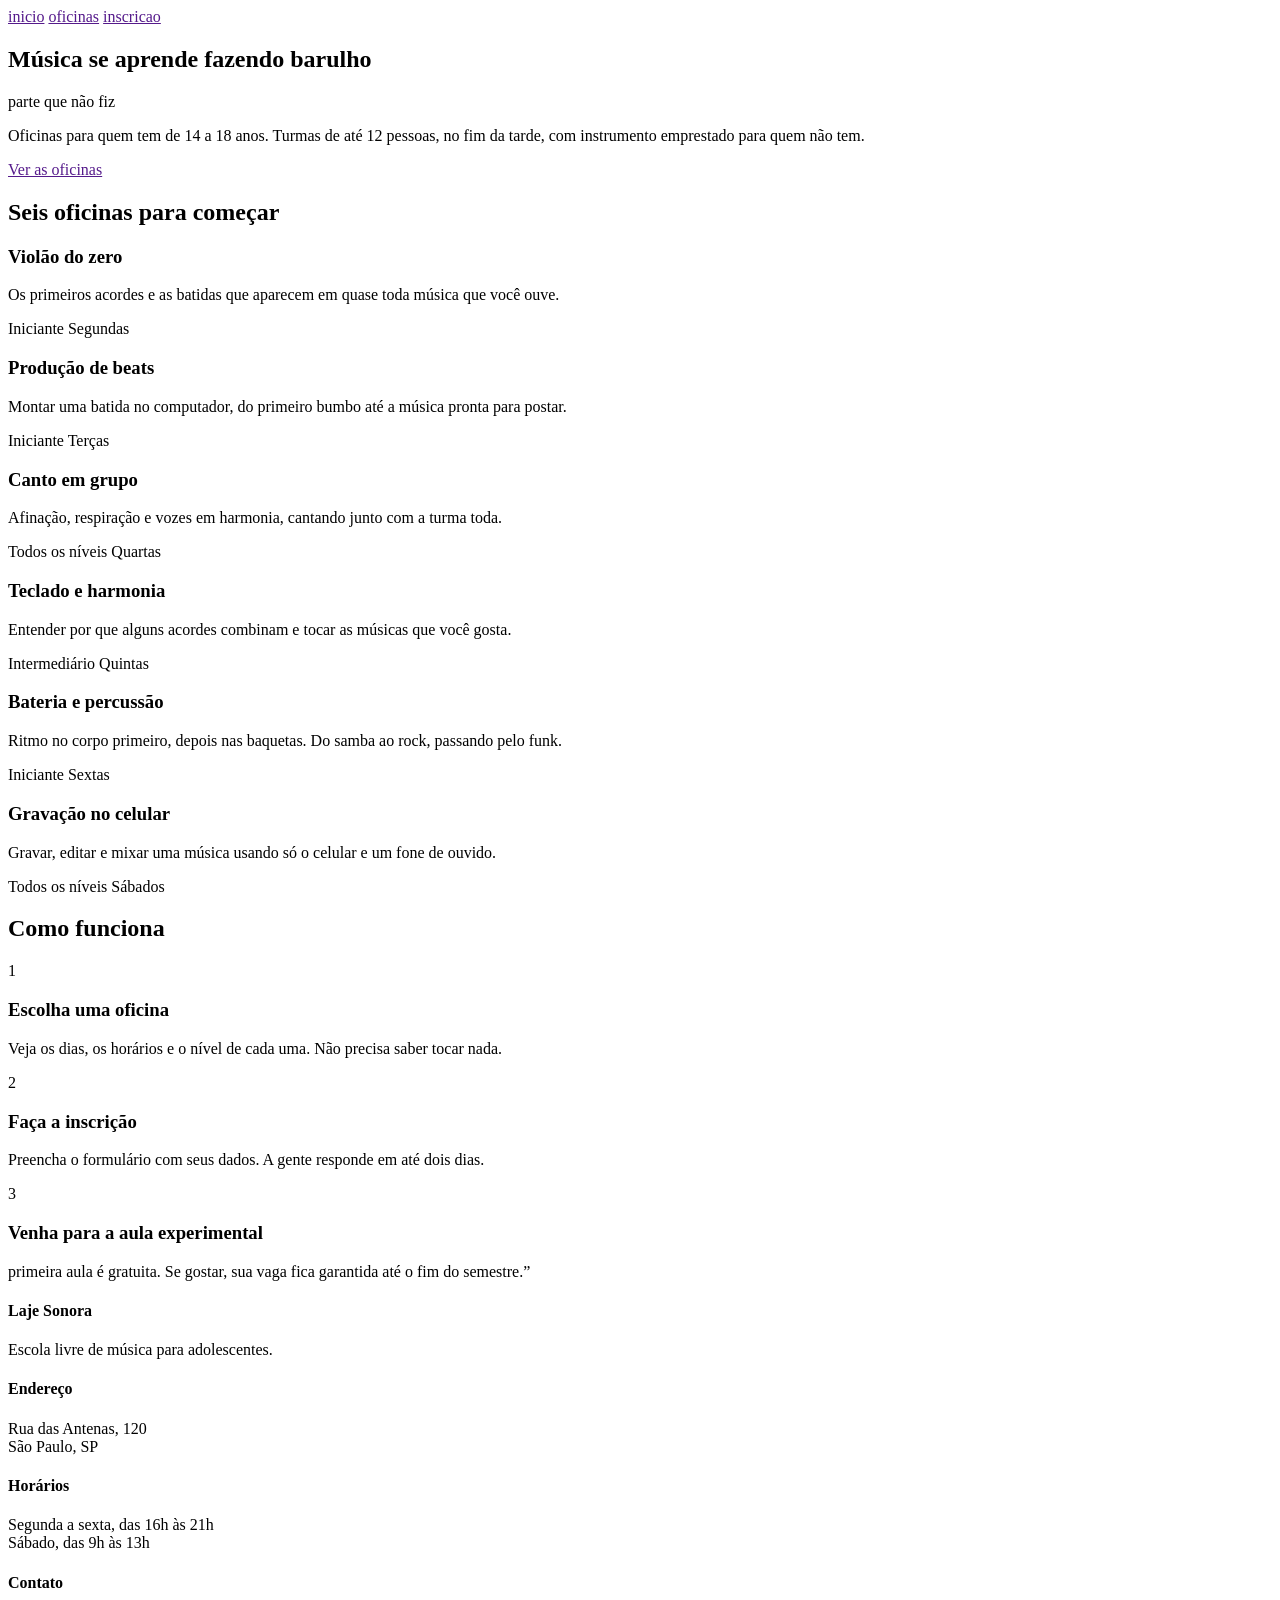
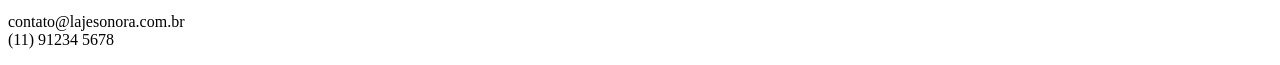
==== index.html @ d9206dfe "Initial commit" ====
<!DOCTYPE html>
<html lang="pt-br">
<head>
    <meta charset="UTF-8">
    <meta name="viewport" content="width=device-width, initial-scale=1.0">
    <title>Laje Sonora</title>

    <link rel="preconnect" href="https://fonts.googleapis.com">
    <link rel="preconnect" href="https://fonts.gstatic.com" crossorigin>
    <link href="https://fonts.googleapis.com/css2?family=Big+Shoulders:opsz,wght@10..72,100..900&display=swap" rel="stylesheet">

    <link rel="preconnect" href="https://fonts.googleapis.com">
    <link rel="preconnect" href="https://fonts.gstatic.com" crossorigin>
    <link href="https://fonts.googleapis.com/css2?family=Archivo:ital,wght@0,100..900;1,100..900&family=Big+Shoulders:opsz,wght@10..72,100..900&display=swap" rel="stylesheet">

    <link rel="stylesheet" href="./index.css">
</head>
<body>
    <header class="conteudo topo'"> 
        <a href="./index.css" class="atual"></a>

        <nav class="manu">
            <a href=""></a>
            <a href="" class="atual"> inicio</a>
            <a href="">oficinas</a>
            <a href="">inscricao</a>
        </nav>
    </header>

   <main>
        <section class="conteudo cartazes">
            <div class="cartaz cartaz-principal"> 
                <h1>Música se aprende fazendo barulho</h1>
            </div>

            parte que não fiz

            <div class="cartaz cartaz-lateral">
                <p>Oficinas para quem tem de 14 a 18 anos. Turmas de até 12 pessoas, no fim da tarde, com instrumento emprestado para quem não tem.</p>
                <a href="" class="botao">Ver as oficinas</a>
            </div>
        </section>
        
        <section class="conteudo secao">
            <h2 class="titulo-secao">Seis oficinas para começar</h2>

            <div class="cards">
                <article class="card">
                    <div class="foto foto-azul">

                    </div>
                    <div class="card-texto">
                        <h3>Violão do zero</h3>
                        <p>Os primeiros acordes e as batidas que aparecem em quase toda música que você ouve.</p>

                        <div class="card-info">
                            <span>Iniciante</span>
                            <span>Segundas</span>
                        </div>
                    </div>
                </article>

                <article class="card">
                    <div class="foto foto-amarela">

                    </div>
                    <div class="card-texto">
                        <h3>
                            Produção de beats
                        </h3>
                        <p>Montar uma batida no computador, do primeiro bumbo até a música pronta para postar.</p>

                        <div class="card-info">
                            <span>Iniciante</span>
                            <span>Terças</span>
                        </div>
                    </div>
                </article>
                
                <article class="card">
                    <div class="foto foto-tinta">

                    </div>
                    <div class="card-texto">
                        <h3>
                            Canto em grupo
                        </h3>
                        <p>Afinação, respiração e vozes em harmonia, cantando junto com a turma toda.</p>

                        <div class="card-info">
                            <span>Todos os níveis</span>
                            <span>Quartas</span>
                        </div>
                    </div>
                </article>

                <article class="card">
                    <div class="foto">

                    </div>
                    <div class="card-texto">
                        <h3>
                           Teclado e harmonia
                        </h3>
                        <p>Entender por que alguns acordes combinam e tocar as músicas que você gosta.</p>

                        <div class="card-info">
                            <span>Intermediário</span>
                            <span>Quintas</span>
                        </div>
                    </div>
                </article>

                <article class="card">
                    <div class="foto foto-azul">

                    </div>
                    <div class="card-texto">
                        <h3>
                           Bateria e percussão
                        </h3>
                        <p>Ritmo no corpo primeiro, depois nas baquetas. Do samba ao rock, passando pelo funk.</p>

                        <div class="card-info">
                            <span>Iniciante</span>
                            <span>Sextas</span>
                        </div>
                    </div>
                </article>

                <article class="card">
                    <div class="fofo foto-amarela">

                    </div>
                    <div class="card-texto">
                        <h3>
                            Gravação no celular
                        </h3>
                        <p>Gravar, editar e mixar uma música usando só o celular e um fone de ouvido.</p>

                        <div class="card-info">
                            <span>Todos os níveis</span>
                            <span>Sábados</span>
                        </div>
                    </div>
                </article>
            </div>
        </section>

        <section class="conteudo secao">
            <h2 class="titulo-secao">Como funciona</h2>

            <div class="passos">
                 <div class="passo">
                    <p class="passo-numero">1</p>
                    <h3>Escolha uma oficina</h3>
                    <p>Veja os dias, os horários e o nível de cada uma. Não precisa saber tocar nada.</p>
                 </div>

                 <div class="passo">
                    <p class="passo-numero">2</p>
                    <h3>Faça a inscrição</h3>
                    <p>Preencha o formulário com seus dados. A gente responde em até dois dias.</p>
                 </div>
                 
                 <div class="passo">
                    <p class="passo-numero">3</p>
                    <h3>Venha para a aula experimental</h3>
                    <p> primeira aula é gratuita. Se gostar, sua vaga fica garantida até o fim do semestre.”</p>
                 </div>
            </div>

        <footer class="rodape">
            <div class="conteudo e rodape-colunas">
                <div class="rodape-coluna">
                    <h4>Laje Sonora</h4>
                    <p>Escola livre de música para adolescentes.</p>
                </div>
                <div class="rodape-coluna">
                    <h4>Endereço</h4>
                    <p>Rua das Antenas, 120 <br>São Paulo, SP</p>
                </div>
                <div class="rodape-coluna">
                    <h4>Horários</h4>
                    <p>Segunda a sexta, das 16h às 21h <br>Sábado, das 9h às 13h</p>
                </div>
                <div class="rodape-coluna">
                    <h4>Contato</h4>
                    <p>contato@lajesonora.com.br <br>(11) 91234 5678</p>
                </div>
            </div>
        </footer>

        </section>
    </main>
</body>
</html>
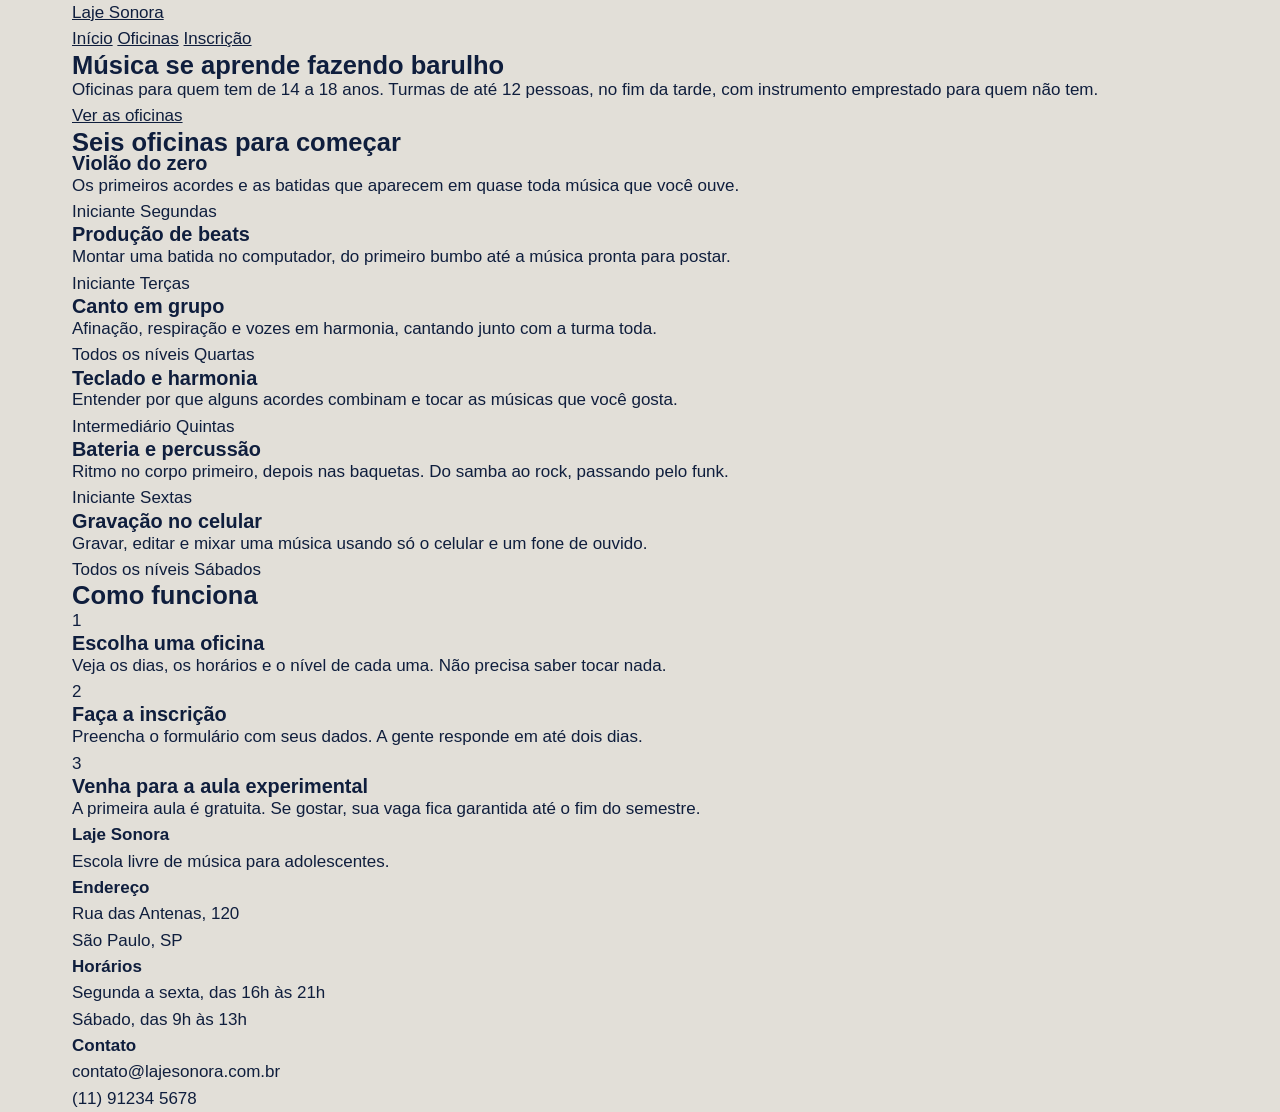
==== commit 50f0d638: "Ajuste no HTML e CSS." ====
--- a/index.html
+++ b/index.html
@@ -1,197 +1,187 @@
 <!DOCTYPE html>
-<html lang="pt-br">
+<html lang="pt-BR">
 <head>
     <meta charset="UTF-8">
     <meta name="viewport" content="width=device-width, initial-scale=1.0">
-    <title>Laje Sonora</title>
-
-    <link rel="preconnect" href="https://fonts.googleapis.com">
-    <link rel="preconnect" href="https://fonts.gstatic.com" crossorigin>
-    <link href="https://fonts.googleapis.com/css2?family=Big+Shoulders:opsz,wght@10..72,100..900&display=swap" rel="stylesheet">
-
+    <title>Laje Sonora | Início</title>
     <link rel="preconnect" href="https://fonts.googleapis.com">
     <link rel="preconnect" href="https://fonts.gstatic.com" crossorigin>
     <link href="https://fonts.googleapis.com/css2?family=Archivo:ital,wght@0,100..900;1,100..900&family=Big+Shoulders:opsz,wght@10..72,100..900&display=swap" rel="stylesheet">
+    <link rel="stylesheet" href="index.css">
+</head>
 
-    <link rel="stylesheet" href="./index.css">
-</head>
 <body>
-    <header class="conteudo topo'"> 
-        <a href="./index.css" class="atual"></a>
+<header class="conteudo topo">
+    <a class="logo" href="index.html">Laje Sonora</a>
 
-        <nav class="manu">
-            <a href=""></a>
-            <a href="" class="atual"> inicio</a>
-            <a href="">oficinas</a>
-            <a href="">inscricao</a>
-        </nav>
-    </header>
+    <nav class="menu">
+        <a class="atual" href="index.html">Início</a>
+        <a href="oficinas.html">Oficinas</a>
+        <a href="inscricao.html">Inscrição</a>
+    </nav>
+</header>
 
-   <main>
-        <section class="conteudo cartazes">
-            <div class="cartaz cartaz-principal"> 
-                <h1>Música se aprende fazendo barulho</h1>
+<main>
+    <section class="conteudo cartazes">
+        <div class="cartaz cartaz-principal">
+            <h1>
+                Música se aprende fazendo barulho
+            </h1>
+        </div>
+        <div class="cartaz cartaz-lateral">
+            <p>Oficinas para quem tem de 14 a 18 anos. Turmas de até 12 pessoas, no fim da tarde, com instrumento emprestado para quem não tem.</p>
+            <a href="oficinas.html" class="botao">Ver as oficinas</a>
+        </div>
+    </section>
+
+    <section class="conteudo secao">
+        <h2 class="titulo-secao">
+            Seis oficinas para começar
+        </h2>
+        <div class="cards">
+            <article class="card">
+                <div class="foto foto-azul"></div>
+                <div class="card-texto">
+                    <h3>
+                        Violão do zero
+                    </h3>
+                    <p>Os primeiros acordes e as batidas que aparecem em quase toda música que você ouve.</p>
+                    <div class="card-info">
+                        <span>Iniciante</span>
+                        <span>Segundas</span>
+                    </div>
+                </div>
+            </article>
+
+            <article class="card">
+                <div class="foto foto-amarela"></div>
+                <div class="card-texto">
+                    <h3>
+                        Produção de beats
+                    </h3>
+                    <p>Montar uma batida no computador, do primeiro bumbo até a música pronta para postar.</p>
+                    <div class="card-info">
+                        <span>Iniciante</span>
+                        <span>Terças</span>
+                    </div>
+                </div>
+            </article>
+
+            <article class="card">
+                <div class="foto foto-tinta"></div>
+                <div class="card-texto">
+                    <h3>
+                        Canto em grupo
+                    </h3>
+                    <p>Afinação, respiração e vozes em harmonia, cantando junto com a turma toda.</p>
+                    <div class="card-info">
+                        <span>Todos os níveis</span>
+                        <span>Quartas</span>
+                    </div>
+                </div>
+            </article>
+
+            <article class="card">
+                <div class="foto"></div>
+                <div class="card-texto">
+                    <h3>
+                        Teclado e harmonia
+                    </h3>
+                    <p>Entender por que alguns acordes combinam e tocar as músicas que você gosta.</p>
+                    <div class="card-info">
+                        <span>Intermediário</span>
+                        <span>Quintas</span>
+                    </div>
+                </div>
+            </article>
+
+            <article class="card">
+                <div class="foto foto-azul"></div>
+                <div class="card-texto">
+                    <h3>
+                        Bateria e percussão
+                    </h3>
+                    <p>Ritmo no corpo primeiro, depois nas baquetas. Do samba ao rock, passando pelo funk.</p>
+                    <div class="card-info">
+                        <span>Iniciante</span>
+                        <span>Sextas</span>
+                    </div>
+                </div>
+            </article>
+
+            <article class="card">
+                <div class="foto foto-amarela"></div>
+                <div class="card-texto">
+                    <h3>
+                        Gravação no celular
+                    </h3>
+                    <p>Gravar, editar e mixar uma música usando só o celular e um fone de ouvido.</p>
+                    <div class="card-info">
+                        <span>Todos os níveis</span>
+                        <span>Sábados</span>
+                    </div>
+                </div>
+            </article>
+        </div>
+    </section>
+
+    <section class="conteudo secao">
+        <h2 class="titulo-secao">
+            Como funciona
+        </h2>
+        <div class="passos">
+            <div class="passo">
+                <p class="passo-numero">1</p>
+                <h3>
+                    Escolha uma oficina
+                </h3>
+                <p>Veja os dias, os horários e o nível de cada uma. Não precisa saber tocar nada.</p>
             </div>
+            <div class="passo">
+                <p class="passo-numero">2</p>
+                <h3>
+                    Faça a inscrição
+                </h3>
+                <p>Preencha o formulário com seus dados. A gente responde em até dois dias.</p>
+            </div>
+            <div class="passo">
+                <p class="passo-numero">3</p>
+                <h3>
+                    Venha para a aula experimental
+                </h3>
+                <p>A primeira aula é gratuita. Se gostar, sua vaga fica garantida até o fim do semestre.</p>
+            </div>
+        </div>
+    </section>
+</main>
 
-            parte que não fiz
-
-            <div class="cartaz cartaz-lateral">
-                <p>Oficinas para quem tem de 14 a 18 anos. Turmas de até 12 pessoas, no fim da tarde, com instrumento emprestado para quem não tem.</p>
-                <a href="" class="botao">Ver as oficinas</a>
-            </div>
-        </section>
-        
-        <section class="conteudo secao">
-            <h2 class="titulo-secao">Seis oficinas para começar</h2>
-
-            <div class="cards">
-                <article class="card">
-                    <div class="foto foto-azul">
-
-                    </div>
-                    <div class="card-texto">
-                        <h3>Violão do zero</h3>
-                        <p>Os primeiros acordes e as batidas que aparecem em quase toda música que você ouve.</p>
-
-                        <div class="card-info">
-                            <span>Iniciante</span>
-                            <span>Segundas</span>
-                        </div>
-                    </div>
-                </article>
-
-                <article class="card">
-                    <div class="foto foto-amarela">
-
-                    </div>
-                    <div class="card-texto">
-                        <h3>
-                            Produção de beats
-                        </h3>
-                        <p>Montar uma batida no computador, do primeiro bumbo até a música pronta para postar.</p>
-
-                        <div class="card-info">
-                            <span>Iniciante</span>
-                            <span>Terças</span>
-                        </div>
-                    </div>
-                </article>
-                
-                <article class="card">
-                    <div class="foto foto-tinta">
-
-                    </div>
-                    <div class="card-texto">
-                        <h3>
-                            Canto em grupo
-                        </h3>
-                        <p>Afinação, respiração e vozes em harmonia, cantando junto com a turma toda.</p>
-
-                        <div class="card-info">
-                            <span>Todos os níveis</span>
-                            <span>Quartas</span>
-                        </div>
-                    </div>
-                </article>
-
-                <article class="card">
-                    <div class="foto">
-
-                    </div>
-                    <div class="card-texto">
-                        <h3>
-                           Teclado e harmonia
-                        </h3>
-                        <p>Entender por que alguns acordes combinam e tocar as músicas que você gosta.</p>
-
-                        <div class="card-info">
-                            <span>Intermediário</span>
-                            <span>Quintas</span>
-                        </div>
-                    </div>
-                </article>
-
-                <article class="card">
-                    <div class="foto foto-azul">
-
-                    </div>
-                    <div class="card-texto">
-                        <h3>
-                           Bateria e percussão
-                        </h3>
-                        <p>Ritmo no corpo primeiro, depois nas baquetas. Do samba ao rock, passando pelo funk.</p>
-
-                        <div class="card-info">
-                            <span>Iniciante</span>
-                            <span>Sextas</span>
-                        </div>
-                    </div>
-                </article>
-
-                <article class="card">
-                    <div class="fofo foto-amarela">
-
-                    </div>
-                    <div class="card-texto">
-                        <h3>
-                            Gravação no celular
-                        </h3>
-                        <p>Gravar, editar e mixar uma música usando só o celular e um fone de ouvido.</p>
-
-                        <div class="card-info">
-                            <span>Todos os níveis</span>
-                            <span>Sábados</span>
-                        </div>
-                    </div>
-                </article>
-            </div>
-        </section>
-
-        <section class="conteudo secao">
-            <h2 class="titulo-secao">Como funciona</h2>
-
-            <div class="passos">
-                 <div class="passo">
-                    <p class="passo-numero">1</p>
-                    <h3>Escolha uma oficina</h3>
-                    <p>Veja os dias, os horários e o nível de cada uma. Não precisa saber tocar nada.</p>
-                 </div>
-
-                 <div class="passo">
-                    <p class="passo-numero">2</p>
-                    <h3>Faça a inscrição</h3>
-                    <p>Preencha o formulário com seus dados. A gente responde em até dois dias.</p>
-                 </div>
-                 
-                 <div class="passo">
-                    <p class="passo-numero">3</p>
-                    <h3>Venha para a aula experimental</h3>
-                    <p> primeira aula é gratuita. Se gostar, sua vaga fica garantida até o fim do semestre.”</p>
-                 </div>
-            </div>
-
-        <footer class="rodape">
-            <div class="conteudo e rodape-colunas">
-                <div class="rodape-coluna">
-                    <h4>Laje Sonora</h4>
-                    <p>Escola livre de música para adolescentes.</p>
-                </div>
-                <div class="rodape-coluna">
-                    <h4>Endereço</h4>
-                    <p>Rua das Antenas, 120 <br>São Paulo, SP</p>
-                </div>
-                <div class="rodape-coluna">
-                    <h4>Horários</h4>
-                    <p>Segunda a sexta, das 16h às 21h <br>Sábado, das 9h às 13h</p>
-                </div>
-                <div class="rodape-coluna">
-                    <h4>Contato</h4>
-                    <p>contato@lajesonora.com.br <br>(11) 91234 5678</p>
-                </div>
-            </div>
-        </footer>
-
-        </section>
-    </main>
+<footer class="rodape">
+    <div class="conteudo rodape-colunas">
+        <div class="rodape-coluna">
+            <h4>
+                Laje Sonora
+            </h4>
+            <p>Escola livre de música para adolescentes.</p>
+        </div>
+        <div class="rodape-coluna">
+            <h4>
+                Endereço
+            </h4>
+            <p>Rua das Antenas, 120 <br> São Paulo, SP</p>
+        </div>
+        <div class="rodape-coluna">
+            <h4>
+                Horários
+            </h4>
+            <p>Segunda a sexta, das 16h às 21h <br> Sábado, das 9h às 13h</p>
+        </div>
+        <div class="rodape-coluna">
+            <h4>
+                Contato
+            </h4>
+            <p>contato@lajesonora.com.br <br> (11) 91234 5678</p>
+        </div>
+    </div>
+</footer>
 </body>
 </html>
--- a/index.css
+++ b/index.css
@@ -0,0 +1,41 @@
+* {
+    margin: 0;
+    padding: 0;
+    box-sizing: border-box;
+}
+
+:root {
+    --concreto: #E2DFD8;
+    --concreto-escuro: #CBC7BE;
+    --tinta: #0F1E3D;
+    --caixa-dagua: #1F5FBF;
+    --fita: #F3C623;
+    --branco: #FFFFFF;
+
+    --fonte-cartaz: "Big Shoulders", "Arial Narrow", sans-serif;
+    --fonte-texto: "Archivo", Arial, sans-serif;
+}
+
+body {
+    background-color: var(--concreto);
+    color: var(--tinta);
+    font-family: var(--fonte-texto);
+    font-size: 17px;
+    line-height: 1.55;
+}
+
+a {
+    color: inherit;
+}
+
+h1,h2,h3 {
+    font-family: var(--fonte-cartaz);
+    font-weight: 900;
+    line-height: 0.95;
+}
+
+.conteudo {
+    max-width: 1200px;
+    margin-inline: auto;
+    padding-inline: 32px;
+}
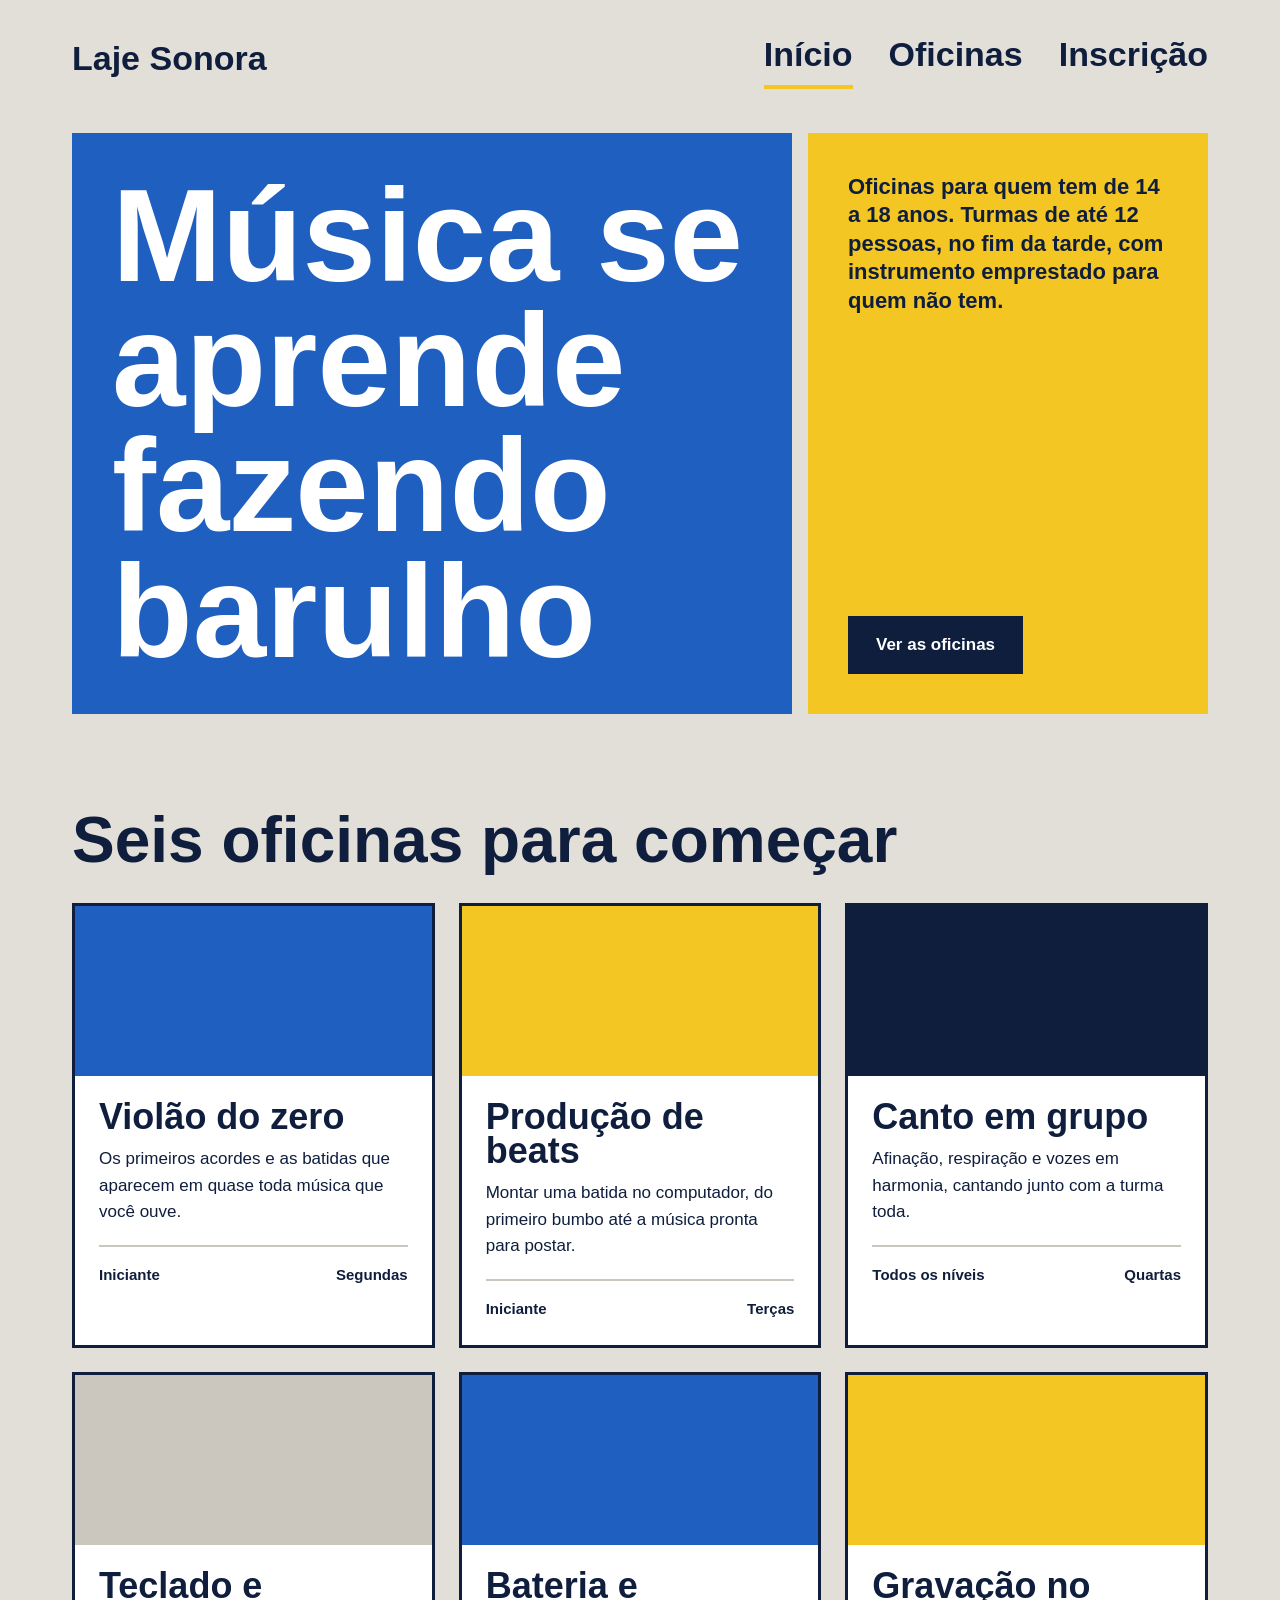
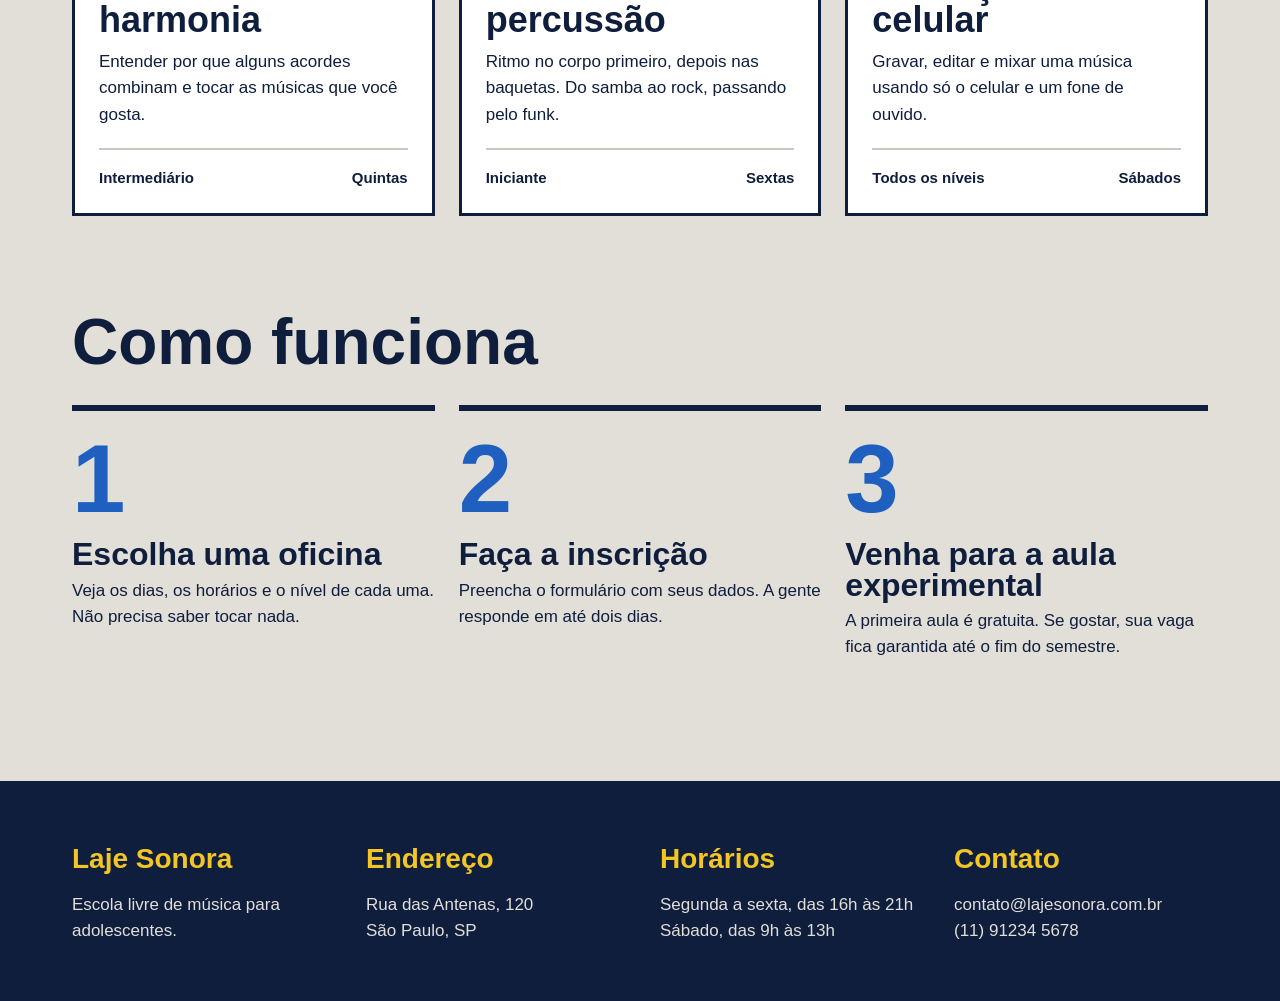
==== commit c6b2b080: "Terminar em casa." ====
--- a/index.html
+++ b/index.html
@@ -15,9 +15,9 @@
     <a class="logo" href="index.html">Laje Sonora</a>
 
     <nav class="menu">
-        <a class="atual" href="index.html">Início</a>
-        <a href="oficinas.html">Oficinas</a>
-        <a href="inscricao.html">Inscrição</a>
+        <a href="./index.html" class="atual">Início</a>
+        <a href="./oficinas.html">Oficinas</a>
+        <a href="./inscricao.html">Inscrição</a>
     </nav>
 </header>
 
--- a/index.css
+++ b/index.css
@@ -39,3 +39,200 @@
     margin-inline: auto;
     padding-inline: 32px;
 }
+
+.topo {
+    padding-block: 28px;
+    display: flex;
+    justify-content: space-between;
+    align-items: center;
+    font-family: var(--fonte-cartaz);
+    font-size: 34px;
+    font-weight: 900;
+}
+
+.logo {
+    font-family: var(--fonte-cartaz);
+    font-size: 34px;
+    font-weight: 900;
+    text-decoration: none;
+}
+
+.menu {
+    display: flex;
+    gap: 36px;
+}
+
+.menu a {
+    font-weight: 600;
+    text-decoration: none;
+    padding-bottom: 4px;
+    border-bottom: 4px solid transparent;
+}
+
+.menu a:hover {
+    border-bottom-color: var(--tinta) ;
+}
+
+.menu a.atual {
+    border-bottom-color: var(--fita) ;
+}
+
+.cartazes {
+    margin-top: 16px;
+    display: flex;
+    gap: 16px;
+}
+
+.cartaz {
+    padding: 40px;
+}
+
+.cartaz-principal {
+    background: var(--caixa-dagua);
+    color: var(--branco);
+    flex: 2;
+}
+
+h1 {
+    font-size: 132px;
+    max-width: 9ch;
+}
+
+.cartaz-lateral {
+    background: var(--fita);
+    flex: 1;
+    display: flex;
+    flex-direction: column;
+    justify-content: space-between;
+    gap: 32px;
+    align-items: flex-start;
+
+    p{
+        font-size: 22px;
+        font-weight: 600;
+        line-height: 1.3;
+    }
+}
+
+.botao {
+    display: inline-block;
+    background: var(--tinta);
+    color: var(--branco);
+    font-weight: 700;
+    text-decoration: none;
+    padding: 16px 28px;
+    border: none;
+    font-family: var(--fonte-texto);
+    font-size: 17px;
+    cursor: pointer;
+}
+
+.botao:hover {
+    background: var(--caixa-dagua);
+}
+
+.secao {
+    margin-top: 96px;
+}
+
+.titulo-secao {
+    font-size: 64px;
+    margin-bottom: 32px;
+}
+
+.cards {
+    display: flex;
+    flex-wrap: wrap;
+    gap: 24px
+}
+.card {
+    background: var(--branco);
+    border: 3px solid var(--tinta);
+    flex: 1 1 340px;
+}
+
+.card .foto {
+    height: 170px;
+}
+
+.foto {
+    background: var(--concreto-escuro);
+}
+
+.foto-azul {
+    background: var(--caixa-dagua);
+}
+
+.foto-amarela {
+    background: var(--fita);
+}
+
+.foto-tinta {
+    background: var(--tinta);
+}
+
+.card-texto {
+    padding: 24px;
+}
+
+.card h3 {
+    font-size: 36px;
+    margin-bottom: 12px;
+}
+
+.card-info {
+    margin-top: 20px;
+    padding-top: 16px;
+    border-top: 2px solid var(--concreto-escuro);
+    font-weight: 600;
+    font-size: 15px;
+    display: flex;
+    justify-content: space-between;
+}
+
+.passos {
+    display: flex;
+    gap: 24px;
+}
+
+.passo {
+    border-top: 6px solid var(--tinta);
+    padding-top: 20px;
+    flex: 1;
+}
+
+.passo-numero {
+    font-family: var(--fonte-cartaz);
+    font-size: 96px;
+    font-weight: 900;
+    line-height: 1;
+    color: var(--caixa-dagua);
+}
+
+.passo h3 {
+    font-size: 32px;
+    margin-block: 12px 8px;
+}
+
+.rodape {
+    margin-top: 120px;
+    background: var(--tinta);
+    color: var(--concreto);
+    padding-block: 56px;
+}
+
+.rodape-colunas {
+    display: flex;
+    gap: 40px;
+}
+
+.rodape-coluna {
+    flex: 1;
+}
+
+.rodape h4 {
+    font-family: var(--fonte-cartaz);
+    font-size: 28px;
+    color: var(--fita);
+    margin-bottom: 12px;
+}
